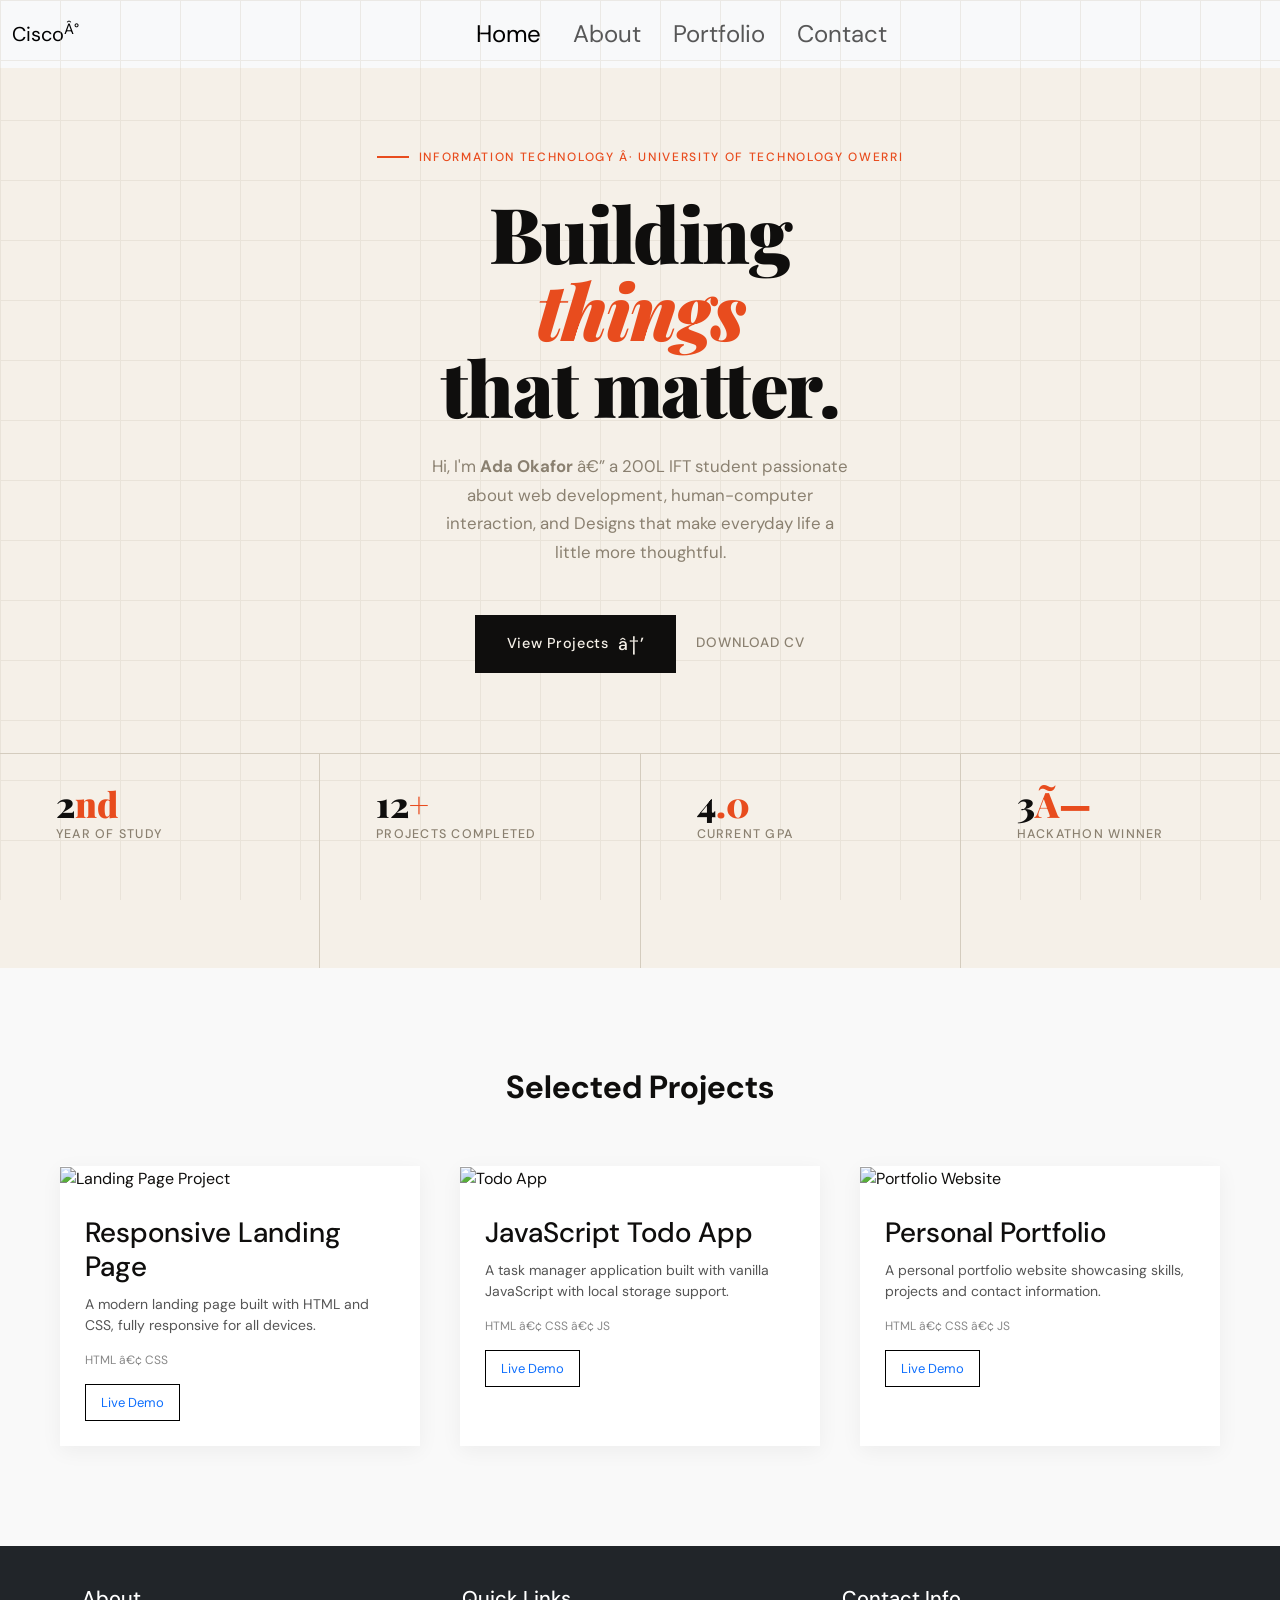
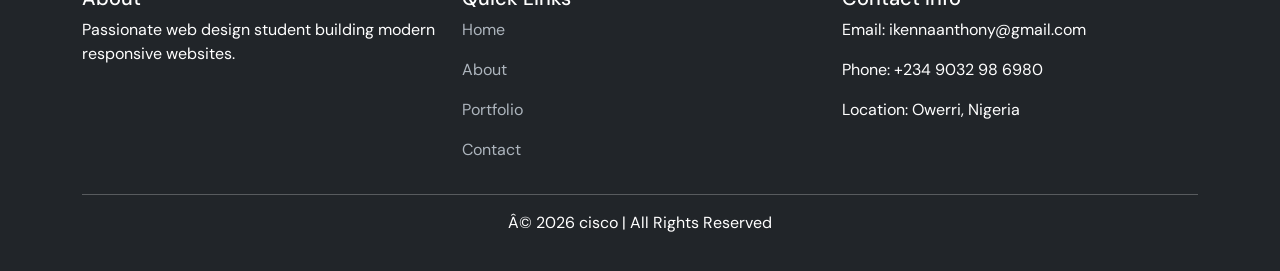
==== index.html @ 5bc68425 "first push" ====
<!doctype html>
<html>
  <head>
    <meta name="viewport" content="width=device-width, initial-scale=1.0" />
    <title>Student Hero</title>
    <link
      href="https://fonts.googleapis.com/css2?family=Playfair+Display:wght@700;900&family=DM+Sans:wght@300;400;500&display=swap"
      rel="stylesheet"
    />
    <link
      href="https://cdn.jsdelivr.net/npm/bootstrap@5.3.2/dist/css/bootstrap.min.css"
      rel="stylesheet"
    />
    <script
      src="https://cdn.jsdelivr.net/npm/bootstrap@5.3.8/dist/js/bootstrap.bundle.min.js"
      integrity="sha384-FKyoEForCGlyvwx9Hj09JcYn3nv7wiPVlz7YYwJrWVcXK/BmnVDxM+D2scQbITxI"
      crossorigin="anonymous"
    ></script>
    <link rel="stylesheet" href="styles/index.css" />
  </head>
  <body>
    <!-- Hero Section -->
    <nav class="navbar navbar-expand-lg bg-body-tertiary">
      <div class="container-fluid">
        <a class="navbar-brand" href="#"
          ><div class="logo">Cisco<sup>°</sup></div></a
        >
        <button
          class="navbar-toggler"
          type="button"
          data-bs-toggle="collapse"
          data-bs-target="#navbarSupportedContent"
          aria-controls="navbarSupportedContent"
          aria-expanded="false"
          aria-label="Toggle navigation"
        >
          <span class="navbar-toggler-icon"></span>
        </button>
        <div class="collapse navbar-collapse" id="navbarSupportedContent">
          <ul class="navbar-nav mx-auto mb-2 mb-lg-0">
            <li class="nav-item me-3">
              <a class="nav-link active fs-4" aria-current="page" href="#">Home</a>
            </li>
            <li class="nav-item">
              <a class="nav-link fs-4 me-3" href="pages/about.html">About</a>
            </li>
            <li class="nav-item">
              <a class="nav-link fs-4 me-3"  href="pages/portfolio.html">Portfolio</a>
            </li>
            <li class="nav-item">
              <a class="nav-link fs-4" href="pages/contact.html">Contact</a>
            </li>
          </ul>
        </div>
      </div>
    </nav>

    <div class="grid-bg"></div>

    <section class="hero">
      <!-- TOP BAR -->

      <!-- LEFT -->
      <div class="left">
        <div class="eyebrow">
          Information Technology · University of Technology Owerri
        </div>

        <h1>Building<br /><em>things</em><br />that matter.</h1>

        <p class="desc">
          Hi, I'm <strong>Ada Okafor</strong> — a 200L IFT student passionate
          about web development, human-computer interaction, and Designs that
          make everyday life a little more thoughtful.
        </p>

        <div class="cta-row">
          <a href="#projects" class="btn-primary"
            >View Projects <span class="arrow">→</span></a
          >
          <a href="#" class="btn-ghost">Download CV</a>
        </div>
      </div>

      <!-- STATS -->
      <div class="stats">
        <div class="stat">
          <div class="num">2<em>nd</em></div>
          <div class="label">Year of Study</div>
        </div>
        <div class="stat">
          <div class="num">12<em>+</em></div>
          <div class="label">Projects Completed</div>
        </div>
        <div class="stat">
          <div class="num">4<em>.0</em></div>
          <div class="label">Current GPA</div>
        </div>
        <div class="stat">
          <div class="num">3<em>×</em></div>
          <div class="label">Hackathon Winner</div>
        </div>
      </div>
    </section>
    <!-- projects -->
    <!-- PROJECT SECTION -->
<section class="projects" id="projects">
  <h2 class="section-title">Selected Projects</h2>

  <div class="project-grid">

    <!-- Project 1 -->
    <div class="project-card">
      <img src="https://images.unsplash.com/photo-1498050108023-c5249f4df085"
           alt="Landing Page Project">
      <div class="project-content">
        <h3>Responsive Landing Page</h3>
        <p>
          A modern landing page built with HTML and CSS,
          fully responsive for all devices.
        </p>
        <span class="tech">HTML • CSS</span>
        <a href="#" class="project-btn">Live Demo</a>
      </div>
    </div>

    <!-- Project 2 -->
    <div class="project-card">
      <img src="https://images.unsplash.com/photo-1484417894907-623942c8ee29"
           alt="Todo App">
      <div class="project-content">
        <h3>JavaScript Todo App</h3>
        <p>
          A task manager application built with vanilla
          JavaScript with local storage support.
        </p>
        <span class="tech">HTML • CSS • JS</span>
        <a href="#" class="project-btn">Live Demo</a>
      </div>
    </div>

    <!-- Project 3 -->
    <div class="project-card">
      <img src="https://images.unsplash.com/photo-1555066931-4365d14bab8c"
           alt="Portfolio Website">
      <div class="project-content">
        <h3>Personal Portfolio</h3>
        <p>
          A personal portfolio website showcasing skills,
          projects and contact information.
        </p>
        <span class="tech">HTML • CSS • JS</span>
        <a href="#" class="project-btn">Live Demo</a>
      </div>
    </div>

  </div>
</section>
    <!-- Footer -->
    <footer style="background-color: #212529;">
      <div class="container">
        <div class="row">
          <div class="col-md-4">
            <h5>About</h5>
            <p>
              Passionate web design student building modern responsive websites.
            </p>
          </div>

          <div class="col-md-4">
            <h5>Quick Links</h5>
            <p><a href="index.html">Home</a></p>
            <p><a href="about.html">About</a></p>
            <p><a href="portfolio.html">Portfolio</a></p>
            <p><a href="contact.html">Contact</a></p>
          </div>

          <div class="col-md-4">
            <h5>Contact Info</h5>
            <p>Email: ikennaanthony@gmail.com</p>
            <p>Phone: +234 9032 98 6980</p>
            <p>Location: Owerri, Nigeria</p>
          </div>
        </div>

        <hr />
        <p class="text-center">© 2026 cisco | All Rights Reserved</p>
      </div>
    </footer>

    <script src="script.js"></script>
  </body>
</html>
---- styles/index.css ----
body {
    font-family: Arial, sans-serif;
}

/* ////// */
    *, *::before, *::after { margin: 0; padding: 0; box-sizing: border-box; }

    :root {
      --ink: #0f0e0d;
      --cream: #f5f0e8;
      --accent: #e84c1e;
      --muted: #8a8070;
      --rule: #d4ccbe;
    }

    body {
      background: var(--cream);
      color: var(--ink);
      font-family: 'DM Sans', sans-serif;
      min-height: 100vh;
      overflow-x: hidden;
    }

    /* ─── GRID LINES ─────────────────────────────── */
    .grid-bg {
      position: fixed; inset: 0; z-index: 0; pointer-events: none;
      background-image:
        linear-gradient(var(--rule) 1px, transparent 1px),
        linear-gradient(90deg, var(--rule) 1px, transparent 1px);
      background-size: 60px 60px;
      opacity: .35;
    }

    /* ─── HERO ───────────────────────────────────── */
    .hero {
      position: relative; z-index: 1;
      min-height: 100vh;
      display: grid;
      grid-template-columns: 1fr;
      grid-template-rows: auto 1fr auto;
    }

    /* ─── TOP BAR ────────────────────────────────── */
    .topbar {
      grid-column: 1 / -1;
      display: flex; align-items: center; justify-content: space-between;
      padding: 28px 56px;
      border-bottom: 1px solid var(--rule);
      animation: fadeDown .6s ease both;
    }
    .topbar .logo {
      font-family: 'Playfair Display', serif;
      font-size: 1.1rem; letter-spacing: .04em;
    }
    .topbar nav { display: flex; gap: 32px; }
    .topbar nav a {
      font-size: .85rem; font-weight: 500; letter-spacing: .06em;
      text-transform: uppercase; color: var(--muted);
      text-decoration: none; transition: color .2s;
    }
    .topbar nav a:hover { color: var(--ink); }

    /* ─── LEFT PANEL ─────────────────────────────── */
    .left {
      padding: 80px 56px;
      display: flex; flex-direction: column; justify-content: center; align-items: center;
      text-align: center;
      animation: fadeUp .8s .15s ease both;
    }

    .eyebrow { justify-content: center; }
    .desc { max-width: 520px; }
    .cta-row { justify-content: center; }

    .eyebrow {
      display: inline-flex; align-items: center; gap: 10px;
      font-size: .75rem; font-weight: 500; letter-spacing: .14em;
      text-transform: uppercase; color: var(--accent);
      margin-bottom: 28px;
    }
    .eyebrow::before {
      content: ''; display: block;
      width: 32px; height: 2px; background: var(--accent);
    }

    h1 {
      font-family: 'Playfair Display', serif;
      font-size: clamp(3rem, 6vw, 5.5rem);
      font-weight: 900; line-height: 1.0;
      letter-spacing: -.02em;
      margin-bottom: 28px;
    }
    h1 em {
      font-style: italic; color: var(--accent);
    }

    .desc {
      font-size: 1.05rem; line-height: 1.7;
      color: var(--muted); max-width: 420px;
      margin-bottom: 48px;
    }

    .cta-row { display: flex; align-items: center; gap: 20px; }

    .btn-primary {
      display: inline-flex; align-items: center; gap: 10px;
      background: var(--ink); color: var(--cream);
      padding: 16px 32px; font-size: .9rem;
      font-weight: 500; letter-spacing: .04em;
      text-decoration: none; border: none; cursor: pointer;
      transition: background .2s, transform .2s;
    }
    .btn-primary:hover { background: var(--accent); transform: translateY(-2px); }
    .btn-primary .arrow { font-size: 1.1rem; transition: transform .2s; }
    .btn-primary:hover .arrow { transform: translateX(4px); }

    .btn-ghost {
      font-size: .85rem; font-weight: 500;
      letter-spacing: .06em; text-transform: uppercase;
      color: var(--muted); text-decoration: none;
      border-bottom: 1px solid transparent;
      transition: color .2s, border-color .2s;
    }
    .btn-ghost:hover { color: var(--ink); border-color: var(--ink); }

    /* ─── STATS BAR ──────────────────────────────── */
    .stats {
      grid-column: 1 / -1;
      display: flex;
      border-top: 1px solid var(--rule);
      animation: fadeUp .8s .45s ease both;
    }
    .stat {
      flex: 1; padding: 32px 56px;
      display: flex; flex-direction: column;
      gap: 4px;
    }
    .stat + .stat { border-left: 1px solid var(--rule); }
    .stat .num {
      font-family: 'Playfair Display', serif;
      font-size: 2.2rem; font-weight: 900; line-height: 1;
    }
    .stat .num em { font-style: normal; color: var(--accent); }
    .stat .label {
      font-size: .78rem; font-weight: 500;
      letter-spacing: .1em; text-transform: uppercase; color: var(--muted);
    }

    /* ─── ANIMATIONS ─────────────────────────────── */
    @keyframes fadeDown {
      from { opacity: 0; transform: translateY(-16px); }
      to   { opacity: 1; transform: translateY(0); }
    }
    @keyframes fadeUp {
      from { opacity: 0; transform: translateY(24px); }
      to   { opacity: 1; transform: translateY(0); }
    }

    /* ─── RESPONSIVE ─────────────────────────────── */
    @media (max-width: 768px) {
      .hero { grid-template-columns: 1fr; }
      .topbar { padding: 20px 24px; }
      .topbar nav { display: none; }
      .left { padding: 40px 24px; }
      .stats { flex-direction: column; }
      .stat { padding: 20px 24px; }
      .stat + .stat { border-left: none; border-top: 1px solid var(--rule); }
    }
/* mmmm */
/* PROJECT SECTION */
.projects {
  padding: 100px 60px;
  background: #f9f9f9;
}

.section-title {
  text-align: center;
  font-size: 32px;
  margin-bottom: 60px;
  font-weight: 700;
}

.project-grid {
  display: grid;
  grid-template-columns: repeat(3, 1fr);
  gap: 40px;
}

.project-card {
  background: white;
  overflow: hidden;
  box-shadow: 0 5px 20px rgba(0,0,0,0.05);
  transition: 0.3s ease;
}

.project-card:hover {
  transform: translateY(-10px);
}

.project-card img {
  width: 100%;
  height: 220px;
  object-fit: cover;
}

.project-content {
  padding: 25px;
}

.project-content h3 {
  margin-bottom: 10px;
}

.project-content p {
  font-size: 14px;
  color: #555;
  margin-bottom: 15px;
}

.tech {
  font-size: 12px;
  color: #888;
  display: block;
  margin-bottom: 15px;
}

.project-btn {
  display: inline-block;
  padding: 8px 15px;
  border: 1px solid black;
  text-decoration: none;
  font-size: 13px;
  transition: 0.3s;
}

.project-btn:hover {
  background: black;
  color: white;
}

/* RESPONSIVE */
@media (max-width: 900px) {
  .project-grid {
    grid-template-columns: 1fr;
  }
}
/* Full Footer */
footer {
    background: #212529;
    color: white;
    padding: 40px 0 20px 0;
}

footer a {
    color: #adb5bd;
    text-decoration: none;
}

footer a:hover {
    color: white;
}
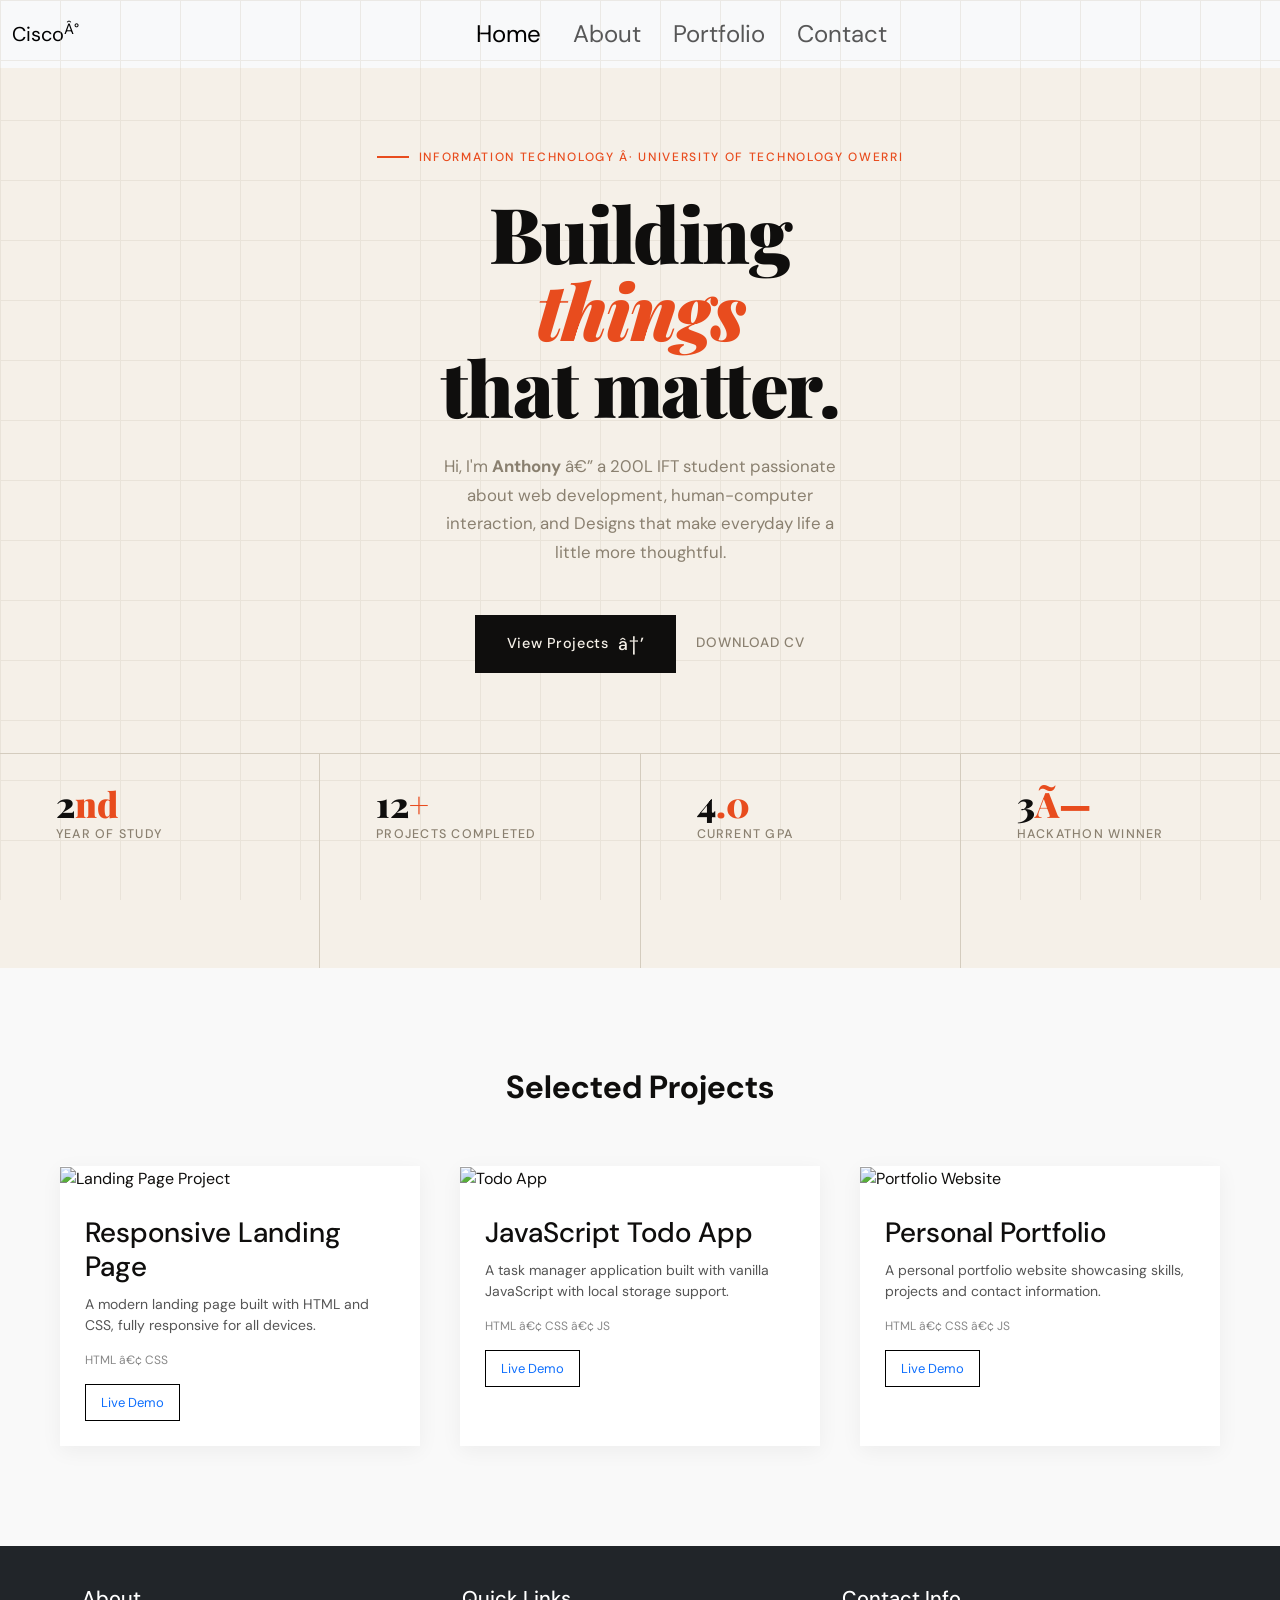
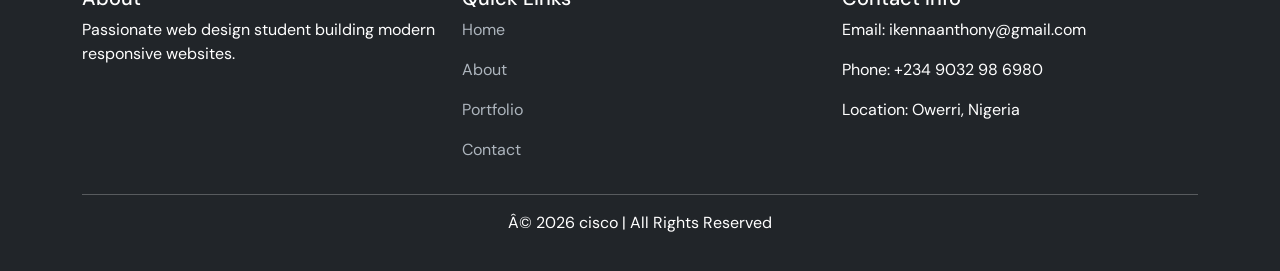
==== commit b32072d8: "made a change" ====
--- a/index.html
+++ b/index.html
@@ -69,7 +69,7 @@
         <h1>Building<br /><em>things</em><br />that matter.</h1>
 
         <p class="desc">
-          Hi, I'm <strong>Ada Okafor</strong> — a 200L IFT student passionate
+          Hi, I'm <strong>Anthony</strong> — a 200L IFT student passionate
           about web development, human-computer interaction, and Designs that
           make everyday life a little more thoughtful.
         </p>
